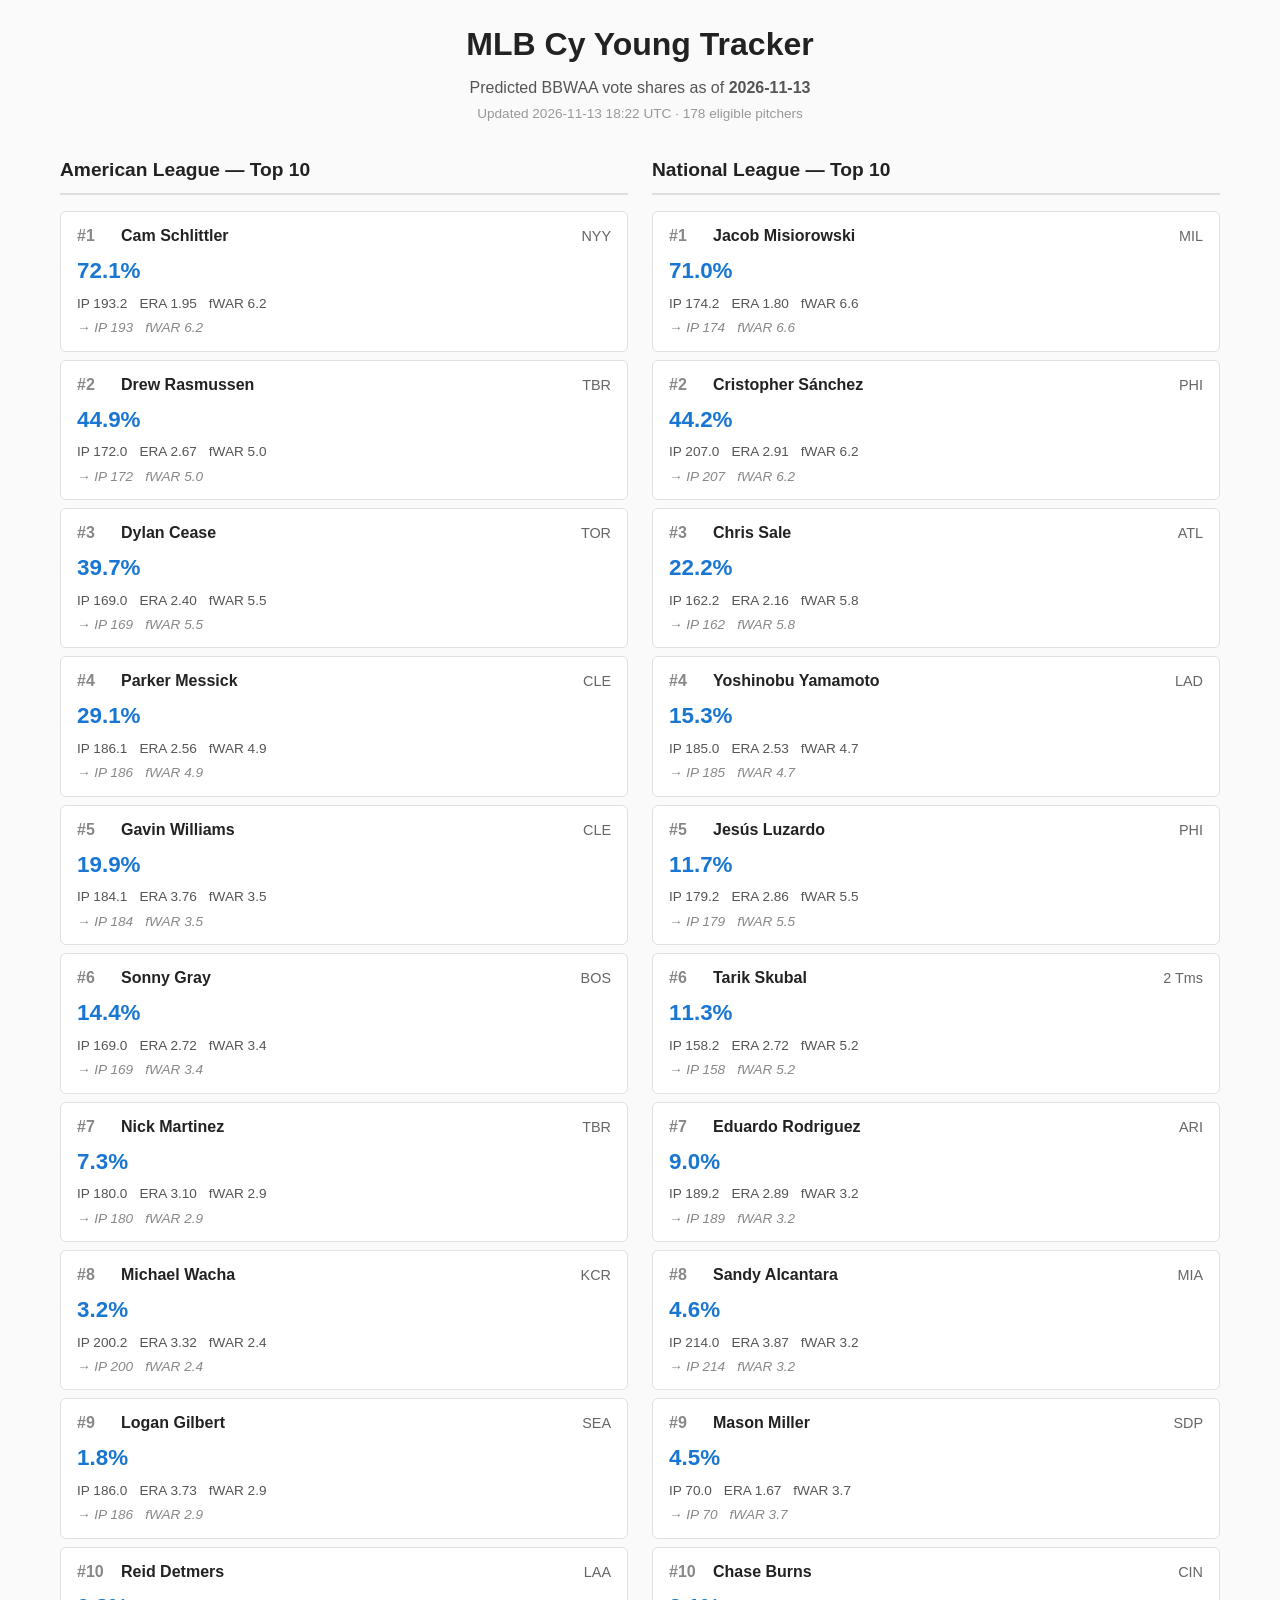
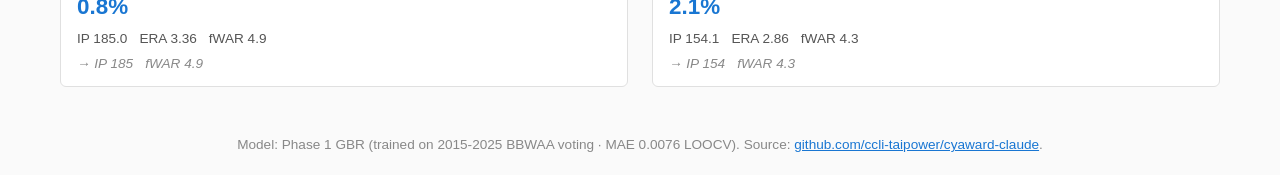
==== site/index.html @ 0ac0504c "data: daily ranking 2026-11-13" ====
<!DOCTYPE html>
<html lang="en">
<head>
    <meta charset="UTF-8">
    <meta name="viewport" content="width=device-width, initial-scale=1.0">
    <title>MLB Cy Young Tracker — 2026-11-13</title>
    <link rel="stylesheet" href="style.css">
</head>
<body>
    <header>
        <h1>MLB Cy Young Tracker</h1>
        <p class="subtitle">Predicted BBWAA vote shares as of <strong>2026-11-13</strong></p>
        <p class="meta">Updated 2026-11-13 18:22 UTC · 178 eligible pitchers</p>
    </header>

    <main>
        <section class="league" id="al">
            <h2>American League — Top 10</h2>
            <ol class="rankings">
                
                <li class="card">
                    <div class="card-header">
                        <span class="rank">#1</span>
                        <span class="name">Cam Schlittler</span>
                        <span class="team">NYY</span>
                    </div>
                    <div class="share">72.1%</div>
                    <div class="stats">
                        <span title="Current IP">IP 193.2</span>
                        <span title="Current ERA">ERA 1.95</span>
                        <span title="Current fWAR">fWAR 6.2</span>
                    </div>
                    <div class="stats projected">
                        <span title="Projected IP">→ IP 193</span>
                        <span title="Projected fWAR">fWAR 6.2</span>
                    </div>
                </li>
                
                <li class="card">
                    <div class="card-header">
                        <span class="rank">#2</span>
                        <span class="name">Drew Rasmussen</span>
                        <span class="team">TBR</span>
                    </div>
                    <div class="share">44.9%</div>
                    <div class="stats">
                        <span title="Current IP">IP 172.0</span>
                        <span title="Current ERA">ERA 2.67</span>
                        <span title="Current fWAR">fWAR 5.0</span>
                    </div>
                    <div class="stats projected">
                        <span title="Projected IP">→ IP 172</span>
                        <span title="Projected fWAR">fWAR 5.0</span>
                    </div>
                </li>
                
                <li class="card">
                    <div class="card-header">
                        <span class="rank">#3</span>
                        <span class="name">Dylan Cease</span>
                        <span class="team">TOR</span>
                    </div>
                    <div class="share">39.7%</div>
                    <div class="stats">
                        <span title="Current IP">IP 169.0</span>
                        <span title="Current ERA">ERA 2.40</span>
                        <span title="Current fWAR">fWAR 5.5</span>
                    </div>
                    <div class="stats projected">
                        <span title="Projected IP">→ IP 169</span>
                        <span title="Projected fWAR">fWAR 5.5</span>
                    </div>
                </li>
                
                <li class="card">
                    <div class="card-header">
                        <span class="rank">#4</span>
                        <span class="name">Parker Messick</span>
                        <span class="team">CLE</span>
                    </div>
                    <div class="share">29.1%</div>
                    <div class="stats">
                        <span title="Current IP">IP 186.1</span>
                        <span title="Current ERA">ERA 2.56</span>
                        <span title="Current fWAR">fWAR 4.9</span>
                    </div>
                    <div class="stats projected">
                        <span title="Projected IP">→ IP 186</span>
                        <span title="Projected fWAR">fWAR 4.9</span>
                    </div>
                </li>
                
                <li class="card">
                    <div class="card-header">
                        <span class="rank">#5</span>
                        <span class="name">Gavin Williams</span>
                        <span class="team">CLE</span>
                    </div>
                    <div class="share">19.9%</div>
                    <div class="stats">
                        <span title="Current IP">IP 184.1</span>
                        <span title="Current ERA">ERA 3.76</span>
                        <span title="Current fWAR">fWAR 3.5</span>
                    </div>
                    <div class="stats projected">
                        <span title="Projected IP">→ IP 184</span>
                        <span title="Projected fWAR">fWAR 3.5</span>
                    </div>
                </li>
                
                <li class="card">
                    <div class="card-header">
                        <span class="rank">#6</span>
                        <span class="name">Sonny Gray</span>
                        <span class="team">BOS</span>
                    </div>
                    <div class="share">14.4%</div>
                    <div class="stats">
                        <span title="Current IP">IP 169.0</span>
                        <span title="Current ERA">ERA 2.72</span>
                        <span title="Current fWAR">fWAR 3.4</span>
                    </div>
                    <div class="stats projected">
                        <span title="Projected IP">→ IP 169</span>
                        <span title="Projected fWAR">fWAR 3.4</span>
                    </div>
                </li>
                
                <li class="card">
                    <div class="card-header">
                        <span class="rank">#7</span>
                        <span class="name">Nick Martinez</span>
                        <span class="team">TBR</span>
                    </div>
                    <div class="share">7.3%</div>
                    <div class="stats">
                        <span title="Current IP">IP 180.0</span>
                        <span title="Current ERA">ERA 3.10</span>
                        <span title="Current fWAR">fWAR 2.9</span>
                    </div>
                    <div class="stats projected">
                        <span title="Projected IP">→ IP 180</span>
                        <span title="Projected fWAR">fWAR 2.9</span>
                    </div>
                </li>
                
                <li class="card">
                    <div class="card-header">
                        <span class="rank">#8</span>
                        <span class="name">Michael Wacha</span>
                        <span class="team">KCR</span>
                    </div>
                    <div class="share">3.2%</div>
                    <div class="stats">
                        <span title="Current IP">IP 200.2</span>
                        <span title="Current ERA">ERA 3.32</span>
                        <span title="Current fWAR">fWAR 2.4</span>
                    </div>
                    <div class="stats projected">
                        <span title="Projected IP">→ IP 200</span>
                        <span title="Projected fWAR">fWAR 2.4</span>
                    </div>
                </li>
                
                <li class="card">
                    <div class="card-header">
                        <span class="rank">#9</span>
                        <span class="name">Logan Gilbert</span>
                        <span class="team">SEA</span>
                    </div>
                    <div class="share">1.8%</div>
                    <div class="stats">
                        <span title="Current IP">IP 186.0</span>
                        <span title="Current ERA">ERA 3.73</span>
                        <span title="Current fWAR">fWAR 2.9</span>
                    </div>
                    <div class="stats projected">
                        <span title="Projected IP">→ IP 186</span>
                        <span title="Projected fWAR">fWAR 2.9</span>
                    </div>
                </li>
                
                <li class="card">
                    <div class="card-header">
                        <span class="rank">#10</span>
                        <span class="name">Reid Detmers</span>
                        <span class="team">LAA</span>
                    </div>
                    <div class="share">0.8%</div>
                    <div class="stats">
                        <span title="Current IP">IP 185.0</span>
                        <span title="Current ERA">ERA 3.36</span>
                        <span title="Current fWAR">fWAR 4.9</span>
                    </div>
                    <div class="stats projected">
                        <span title="Projected IP">→ IP 185</span>
                        <span title="Projected fWAR">fWAR 4.9</span>
                    </div>
                </li>
                
            </ol>
        </section>

        <section class="league" id="nl">
            <h2>National League — Top 10</h2>
            <ol class="rankings">
                
                <li class="card">
                    <div class="card-header">
                        <span class="rank">#1</span>
                        <span class="name">Jacob Misiorowski</span>
                        <span class="team">MIL</span>
                    </div>
                    <div class="share">71.0%</div>
                    <div class="stats">
                        <span title="Current IP">IP 174.2</span>
                        <span title="Current ERA">ERA 1.80</span>
                        <span title="Current fWAR">fWAR 6.6</span>
                    </div>
                    <div class="stats projected">
                        <span title="Projected IP">→ IP 174</span>
                        <span title="Projected fWAR">fWAR 6.6</span>
                    </div>
                </li>
                
                <li class="card">
                    <div class="card-header">
                        <span class="rank">#2</span>
                        <span class="name">Cristopher Sánchez</span>
                        <span class="team">PHI</span>
                    </div>
                    <div class="share">44.2%</div>
                    <div class="stats">
                        <span title="Current IP">IP 207.0</span>
                        <span title="Current ERA">ERA 2.91</span>
                        <span title="Current fWAR">fWAR 6.2</span>
                    </div>
                    <div class="stats projected">
                        <span title="Projected IP">→ IP 207</span>
                        <span title="Projected fWAR">fWAR 6.2</span>
                    </div>
                </li>
                
                <li class="card">
                    <div class="card-header">
                        <span class="rank">#3</span>
                        <span class="name">Chris Sale</span>
                        <span class="team">ATL</span>
                    </div>
                    <div class="share">22.2%</div>
                    <div class="stats">
                        <span title="Current IP">IP 162.2</span>
                        <span title="Current ERA">ERA 2.16</span>
                        <span title="Current fWAR">fWAR 5.8</span>
                    </div>
                    <div class="stats projected">
                        <span title="Projected IP">→ IP 162</span>
                        <span title="Projected fWAR">fWAR 5.8</span>
                    </div>
                </li>
                
                <li class="card">
                    <div class="card-header">
                        <span class="rank">#4</span>
                        <span class="name">Yoshinobu Yamamoto</span>
                        <span class="team">LAD</span>
                    </div>
                    <div class="share">15.3%</div>
                    <div class="stats">
                        <span title="Current IP">IP 185.0</span>
                        <span title="Current ERA">ERA 2.53</span>
                        <span title="Current fWAR">fWAR 4.7</span>
                    </div>
                    <div class="stats projected">
                        <span title="Projected IP">→ IP 185</span>
                        <span title="Projected fWAR">fWAR 4.7</span>
                    </div>
                </li>
                
                <li class="card">
                    <div class="card-header">
                        <span class="rank">#5</span>
                        <span class="name">Jesús Luzardo</span>
                        <span class="team">PHI</span>
                    </div>
                    <div class="share">11.7%</div>
                    <div class="stats">
                        <span title="Current IP">IP 179.2</span>
                        <span title="Current ERA">ERA 2.86</span>
                        <span title="Current fWAR">fWAR 5.5</span>
                    </div>
                    <div class="stats projected">
                        <span title="Projected IP">→ IP 179</span>
                        <span title="Projected fWAR">fWAR 5.5</span>
                    </div>
                </li>
                
                <li class="card">
                    <div class="card-header">
                        <span class="rank">#6</span>
                        <span class="name">Tarik Skubal</span>
                        <span class="team">2 Tms</span>
                    </div>
                    <div class="share">11.3%</div>
                    <div class="stats">
                        <span title="Current IP">IP 158.2</span>
                        <span title="Current ERA">ERA 2.72</span>
                        <span title="Current fWAR">fWAR 5.2</span>
                    </div>
                    <div class="stats projected">
                        <span title="Projected IP">→ IP 158</span>
                        <span title="Projected fWAR">fWAR 5.2</span>
                    </div>
                </li>
                
                <li class="card">
                    <div class="card-header">
                        <span class="rank">#7</span>
                        <span class="name">Eduardo Rodriguez</span>
                        <span class="team">ARI</span>
                    </div>
                    <div class="share">9.0%</div>
                    <div class="stats">
                        <span title="Current IP">IP 189.2</span>
                        <span title="Current ERA">ERA 2.89</span>
                        <span title="Current fWAR">fWAR 3.2</span>
                    </div>
                    <div class="stats projected">
                        <span title="Projected IP">→ IP 189</span>
                        <span title="Projected fWAR">fWAR 3.2</span>
                    </div>
                </li>
                
                <li class="card">
                    <div class="card-header">
                        <span class="rank">#8</span>
                        <span class="name">Sandy Alcantara</span>
                        <span class="team">MIA</span>
                    </div>
                    <div class="share">4.6%</div>
                    <div class="stats">
                        <span title="Current IP">IP 214.0</span>
                        <span title="Current ERA">ERA 3.87</span>
                        <span title="Current fWAR">fWAR 3.2</span>
                    </div>
                    <div class="stats projected">
                        <span title="Projected IP">→ IP 214</span>
                        <span title="Projected fWAR">fWAR 3.2</span>
                    </div>
                </li>
                
                <li class="card">
                    <div class="card-header">
                        <span class="rank">#9</span>
                        <span class="name">Mason Miller</span>
                        <span class="team">SDP</span>
                    </div>
                    <div class="share">4.5%</div>
                    <div class="stats">
                        <span title="Current IP">IP 70.0</span>
                        <span title="Current ERA">ERA 1.67</span>
                        <span title="Current fWAR">fWAR 3.7</span>
                    </div>
                    <div class="stats projected">
                        <span title="Projected IP">→ IP 70</span>
                        <span title="Projected fWAR">fWAR 3.7</span>
                    </div>
                </li>
                
                <li class="card">
                    <div class="card-header">
                        <span class="rank">#10</span>
                        <span class="name">Chase Burns</span>
                        <span class="team">CIN</span>
                    </div>
                    <div class="share">2.1%</div>
                    <div class="stats">
                        <span title="Current IP">IP 154.1</span>
                        <span title="Current ERA">ERA 2.86</span>
                        <span title="Current fWAR">fWAR 4.3</span>
                    </div>
                    <div class="stats projected">
                        <span title="Projected IP">→ IP 154</span>
                        <span title="Projected fWAR">fWAR 4.3</span>
                    </div>
                </li>
                
            </ol>
        </section>
    </main>

    <footer>
        <p>Model: Phase 1 GBR (trained on 2015-2025 BBWAA voting · MAE 0.0076 LOOCV).
           Source: <a href="https://github.com/ccli-taipower/cyaward-claude">github.com/ccli-taipower/cyaward-claude</a>.</p>
    </footer>
</body>
</html>
---- site/style.css ----
* { box-sizing: border-box; margin: 0; padding: 0; }
body { font-family: -apple-system, BlinkMacSystemFont, "Segoe UI", sans-serif;
       background: #fafafa; color: #222; line-height: 1.5; padding: 20px; max-width: 1200px; margin: 0 auto; }
header { text-align: center; margin-bottom: 32px; }
header h1 { font-size: 2rem; margin-bottom: 8px; }
header .subtitle { color: #555; }
header .meta { color: #999; font-size: 0.85rem; margin-top: 4px; }
main { display: grid; grid-template-columns: 1fr 1fr; gap: 24px; }
@media (max-width: 768px) { main { grid-template-columns: 1fr; } }
.league h2 { font-size: 1.2rem; margin-bottom: 16px; padding-bottom: 8px; border-bottom: 2px solid #ddd; }
.rankings { list-style: none; display: flex; flex-direction: column; gap: 8px; }
.card { background: white; border: 1px solid #e0e0e0; border-radius: 6px; padding: 12px 16px; }
.card-header { display: flex; align-items: baseline; gap: 12px; margin-bottom: 6px; }
.rank { font-weight: bold; color: #888; min-width: 32px; }
.name { font-weight: 600; flex: 1; }
.team { color: #666; font-size: 0.9rem; }
.share { font-size: 1.4rem; font-weight: bold; color: #1976d2; margin-bottom: 6px; }
.stats { display: flex; gap: 12px; font-size: 0.85rem; color: #555; }
.stats.projected { color: #888; font-style: italic; margin-top: 4px; }
footer { margin-top: 48px; text-align: center; color: #888; font-size: 0.85rem; }
footer a { color: #1976d2; }
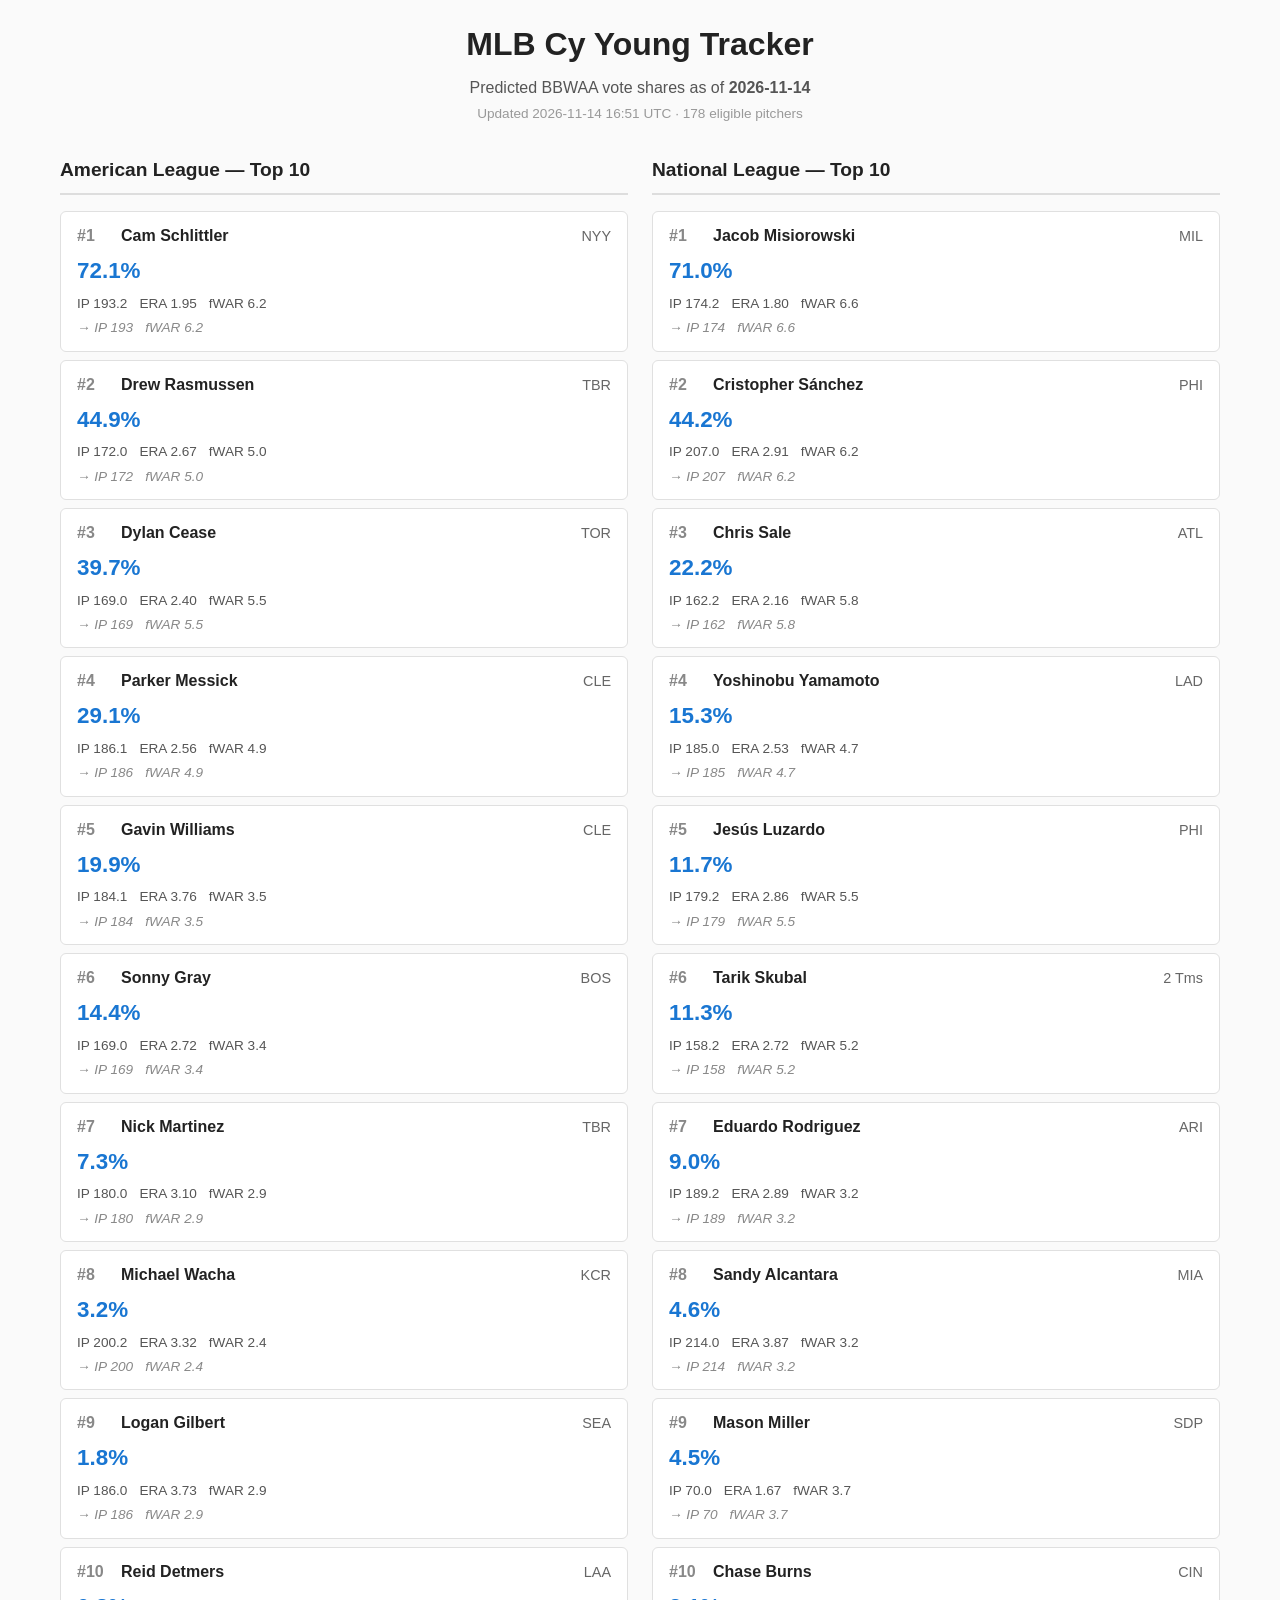
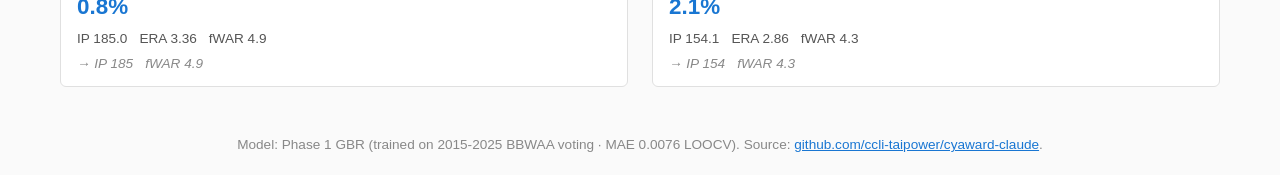
==== commit eec19a4d: "data: daily ranking 2026-11-14" ====
--- a/site/index.html
+++ b/site/index.html
@@ -3,14 +3,14 @@
 <head>
     <meta charset="UTF-8">
     <meta name="viewport" content="width=device-width, initial-scale=1.0">
-    <title>MLB Cy Young Tracker — 2026-11-13</title>
+    <title>MLB Cy Young Tracker — 2026-11-14</title>
     <link rel="stylesheet" href="style.css">
 </head>
 <body>
     <header>
         <h1>MLB Cy Young Tracker</h1>
-        <p class="subtitle">Predicted BBWAA vote shares as of <strong>2026-11-13</strong></p>
-        <p class="meta">Updated 2026-11-13 18:22 UTC · 178 eligible pitchers</p>
+        <p class="subtitle">Predicted BBWAA vote shares as of <strong>2026-11-14</strong></p>
+        <p class="meta">Updated 2026-11-14 16:51 UTC · 178 eligible pitchers</p>
     </header>
 
     <main>
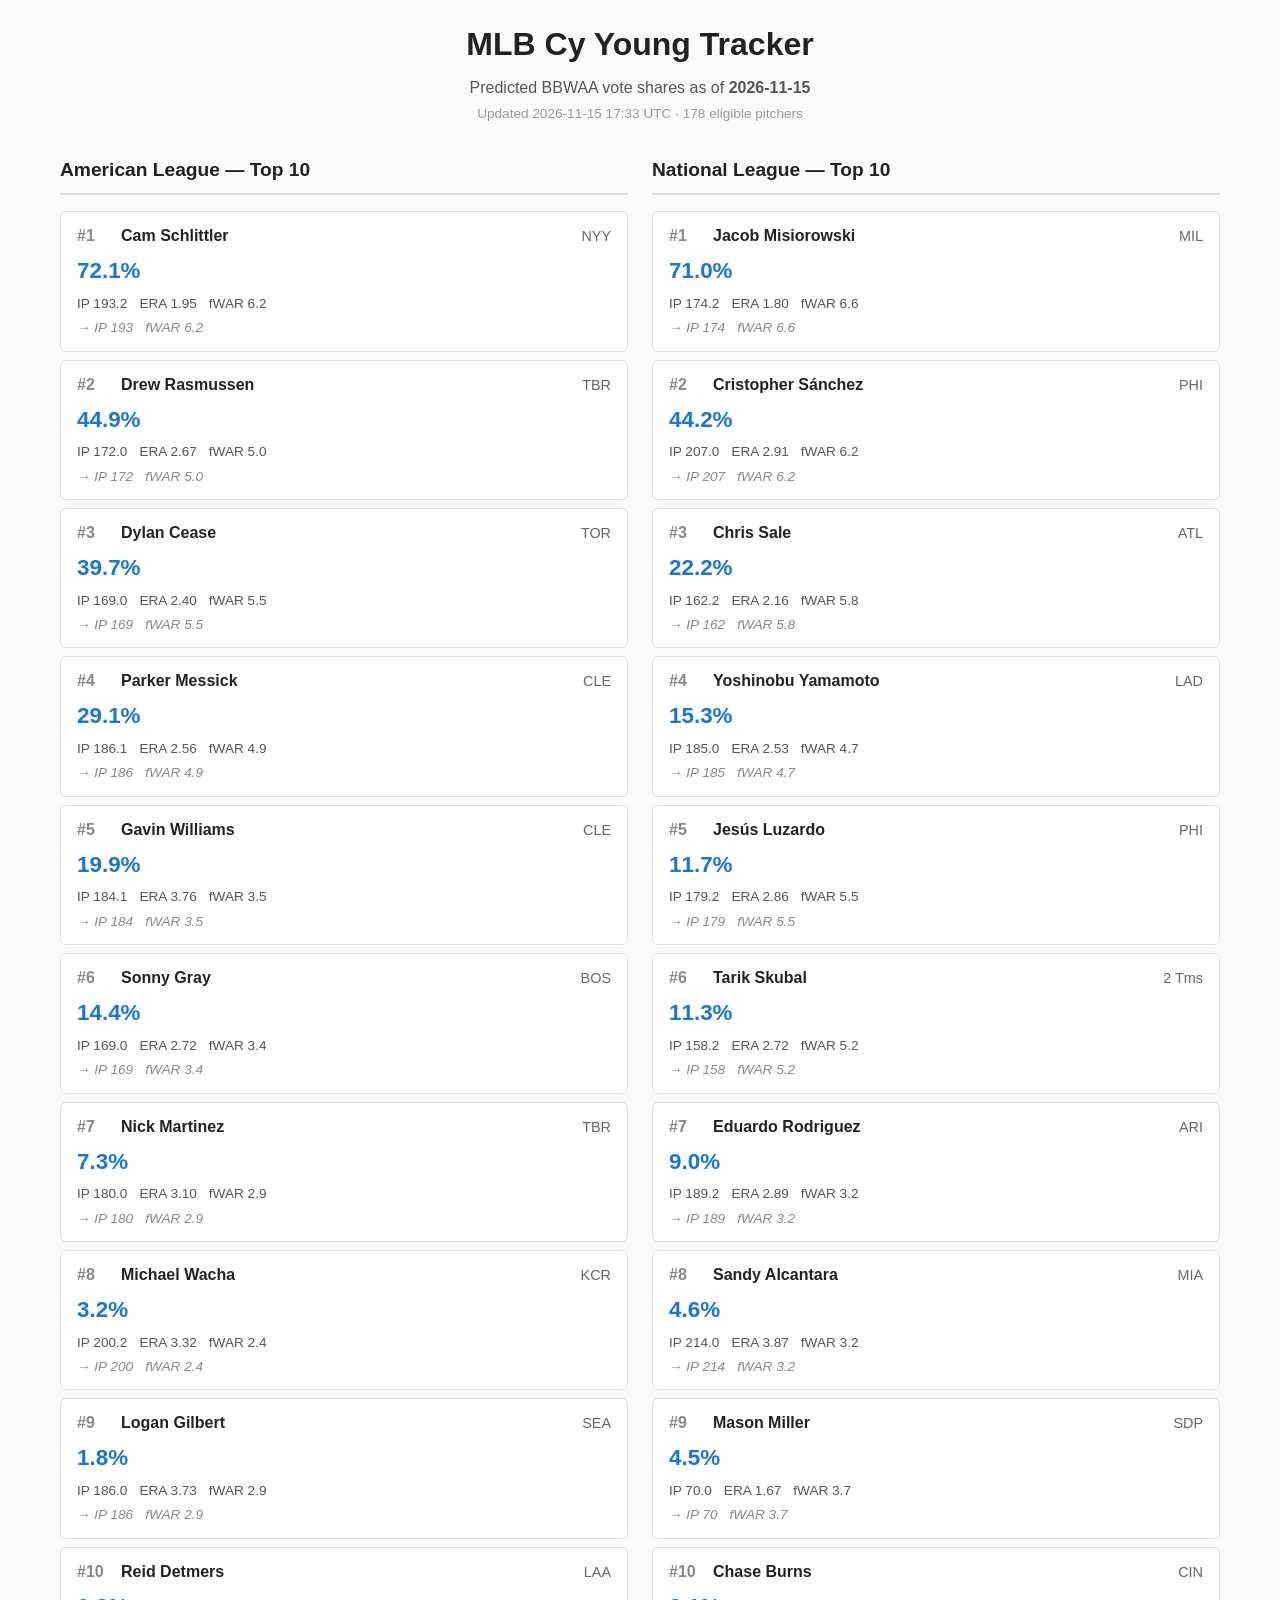
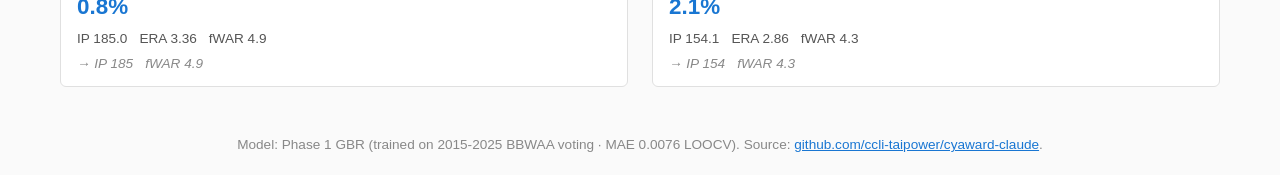
==== commit 7cff7c58: "data: daily ranking 2026-11-15" ====
--- a/site/index.html
+++ b/site/index.html
@@ -3,14 +3,14 @@
 <head>
     <meta charset="UTF-8">
     <meta name="viewport" content="width=device-width, initial-scale=1.0">
-    <title>MLB Cy Young Tracker — 2026-11-14</title>
+    <title>MLB Cy Young Tracker — 2026-11-15</title>
     <link rel="stylesheet" href="style.css">
 </head>
 <body>
     <header>
         <h1>MLB Cy Young Tracker</h1>
-        <p class="subtitle">Predicted BBWAA vote shares as of <strong>2026-11-14</strong></p>
-        <p class="meta">Updated 2026-11-14 16:51 UTC · 178 eligible pitchers</p>
+        <p class="subtitle">Predicted BBWAA vote shares as of <strong>2026-11-15</strong></p>
+        <p class="meta">Updated 2026-11-15 17:33 UTC · 178 eligible pitchers</p>
     </header>
 
     <main>
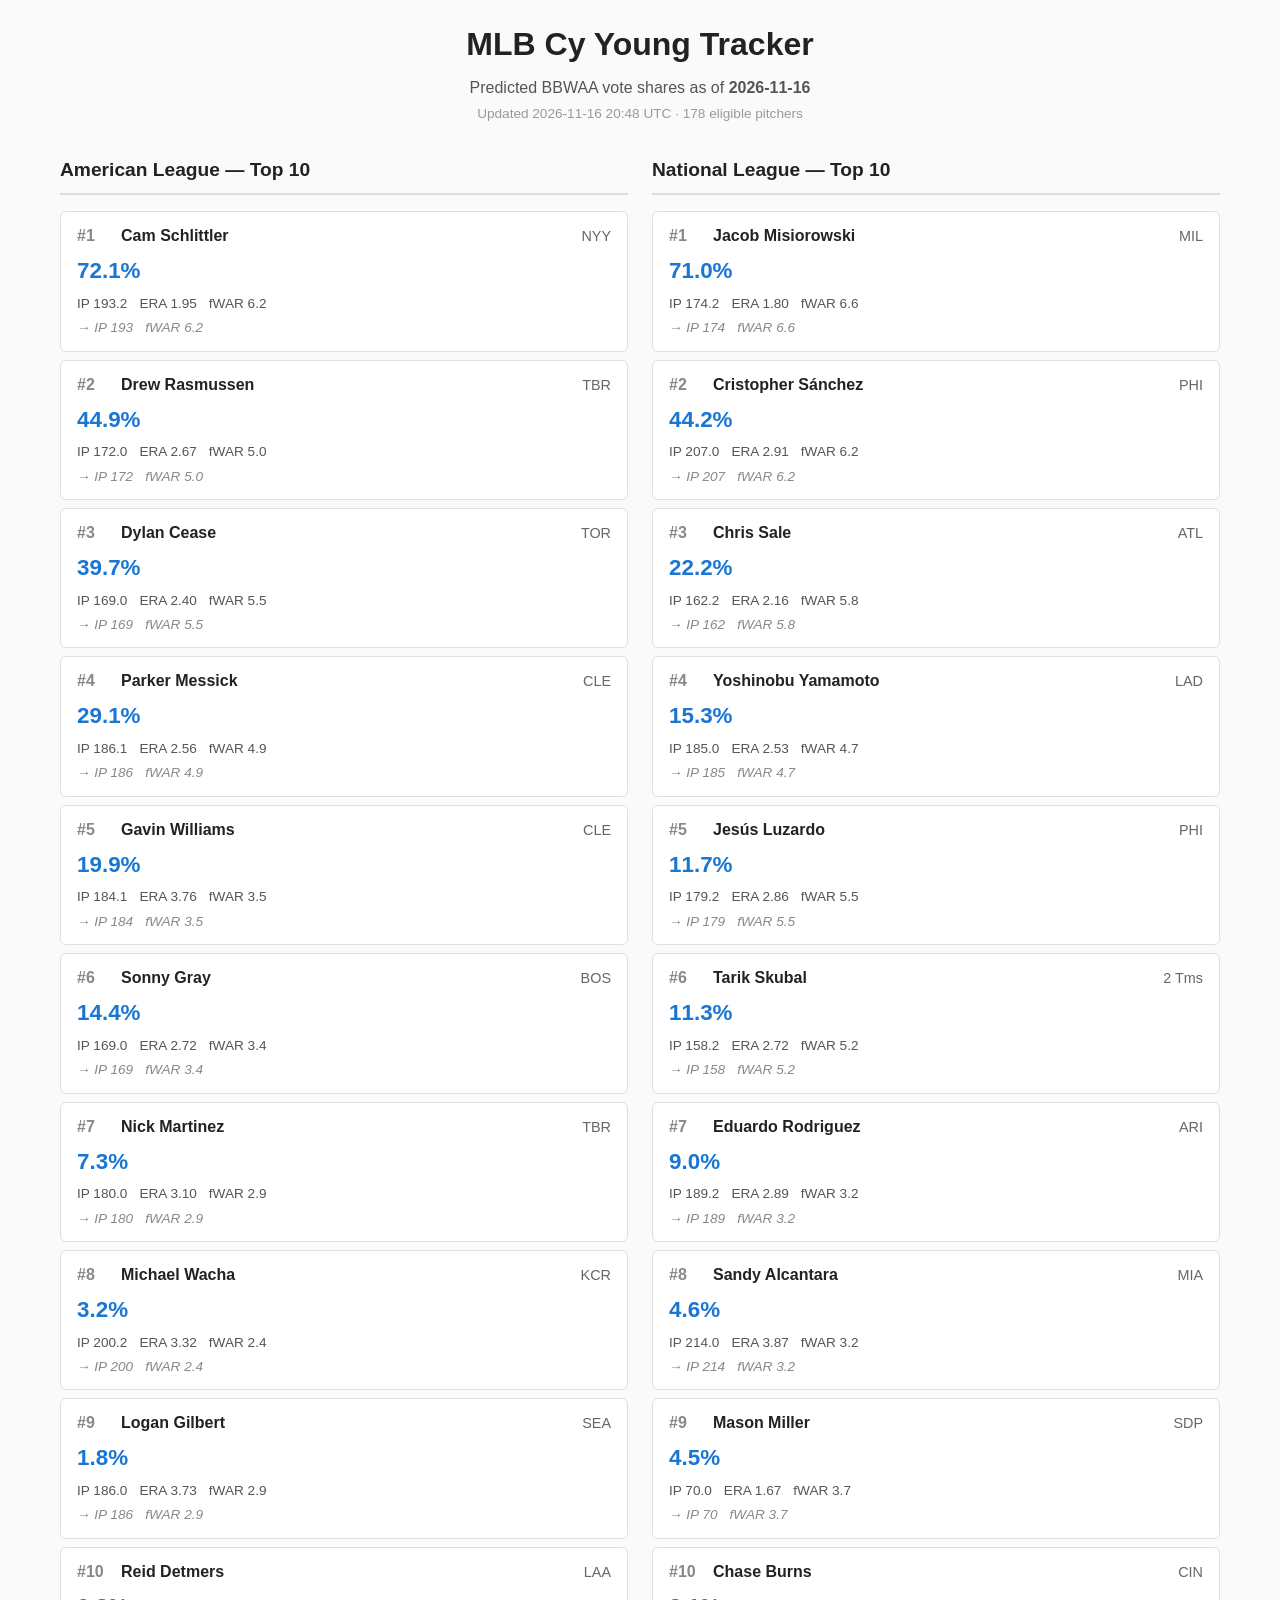
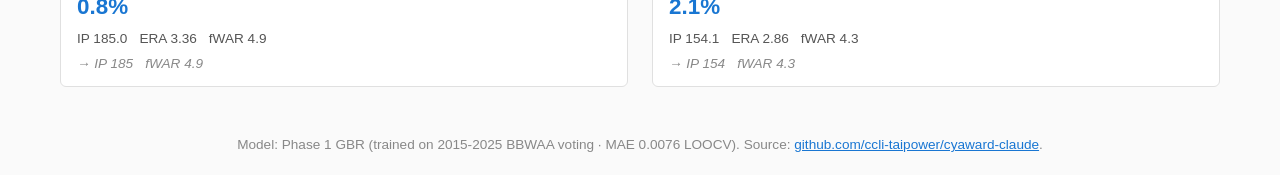
==== commit 90666542: "data: daily ranking 2026-11-16" ====
--- a/site/index.html
+++ b/site/index.html
@@ -3,14 +3,14 @@
 <head>
     <meta charset="UTF-8">
     <meta name="viewport" content="width=device-width, initial-scale=1.0">
-    <title>MLB Cy Young Tracker — 2026-11-15</title>
+    <title>MLB Cy Young Tracker — 2026-11-16</title>
     <link rel="stylesheet" href="style.css">
 </head>
 <body>
     <header>
         <h1>MLB Cy Young Tracker</h1>
-        <p class="subtitle">Predicted BBWAA vote shares as of <strong>2026-11-15</strong></p>
-        <p class="meta">Updated 2026-11-15 17:33 UTC · 178 eligible pitchers</p>
+        <p class="subtitle">Predicted BBWAA vote shares as of <strong>2026-11-16</strong></p>
+        <p class="meta">Updated 2026-11-16 20:48 UTC · 178 eligible pitchers</p>
     </header>
 
     <main>
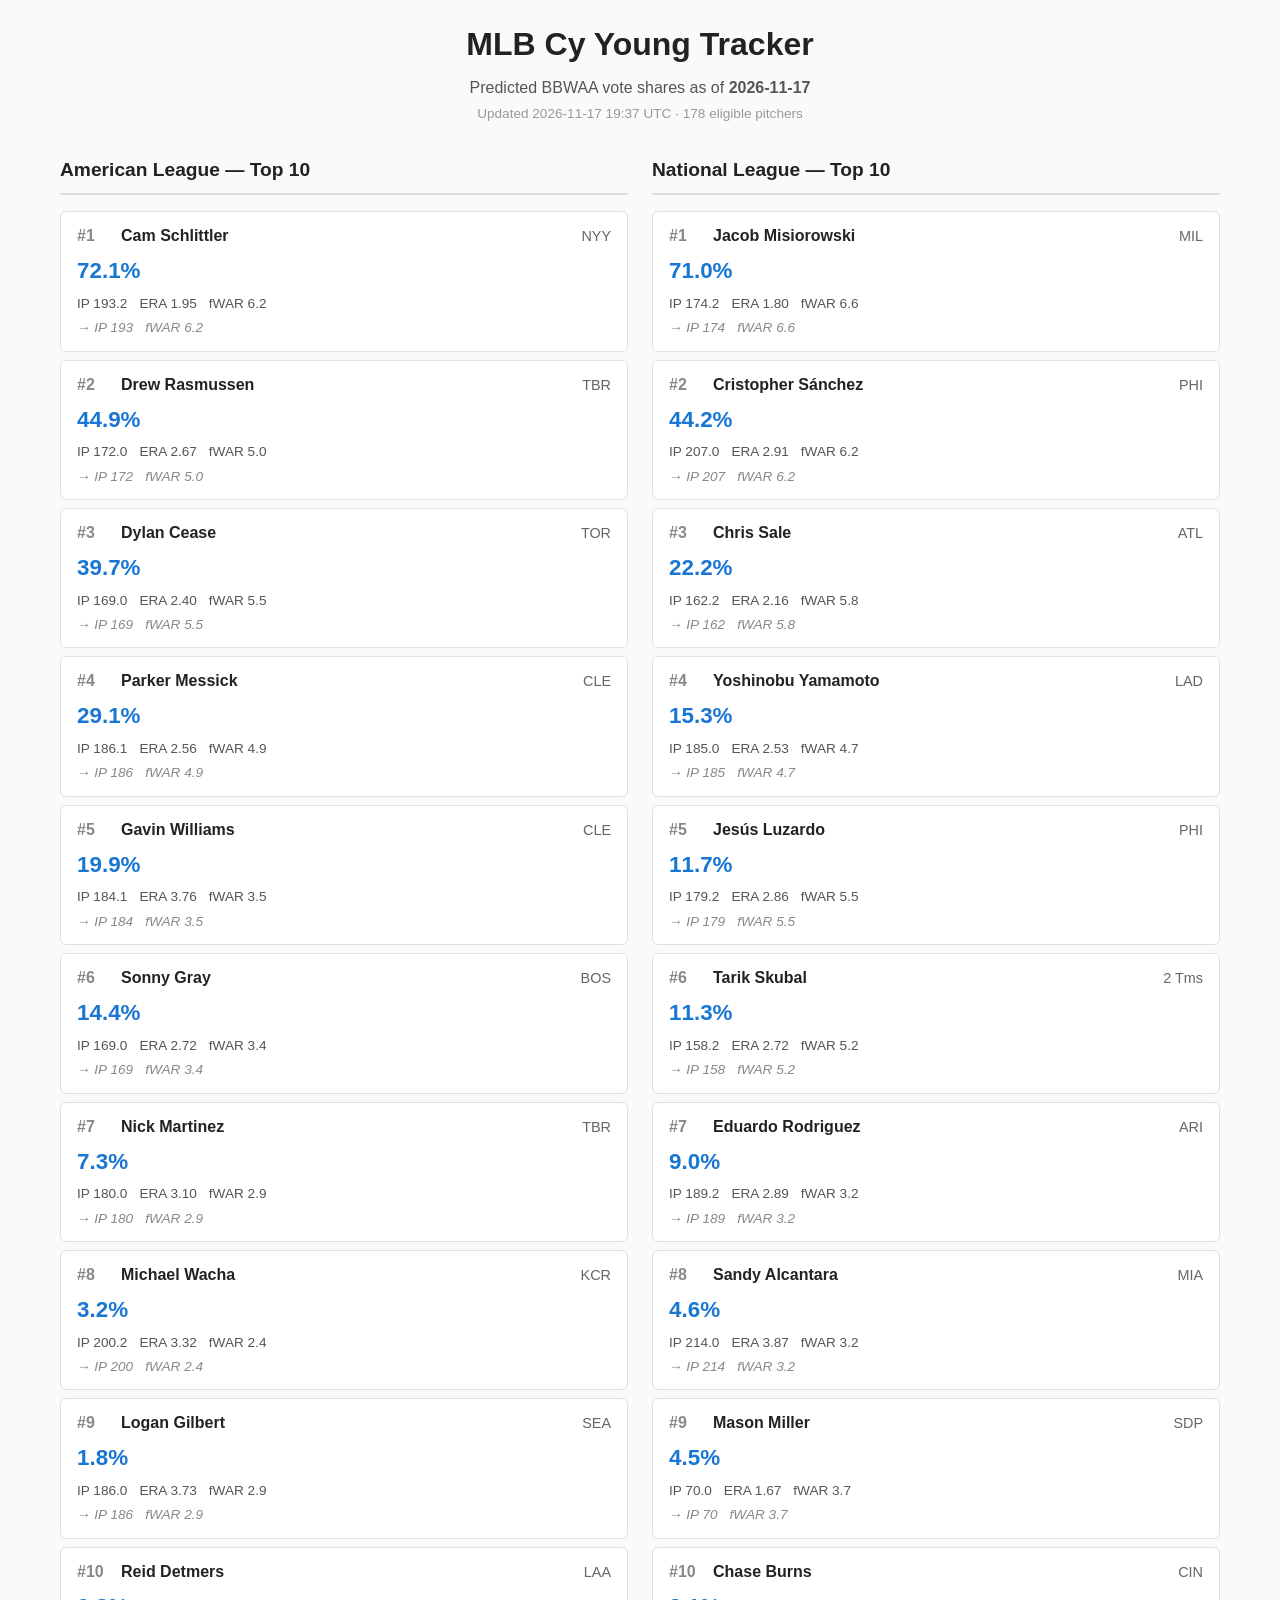
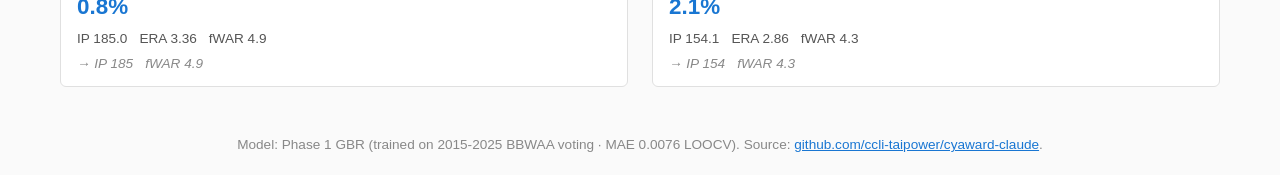
==== commit fd99d08a: "data: daily ranking 2026-11-17" ====
--- a/site/index.html
+++ b/site/index.html
@@ -3,14 +3,14 @@
 <head>
     <meta charset="UTF-8">
     <meta name="viewport" content="width=device-width, initial-scale=1.0">
-    <title>MLB Cy Young Tracker — 2026-11-16</title>
+    <title>MLB Cy Young Tracker — 2026-11-17</title>
     <link rel="stylesheet" href="style.css">
 </head>
 <body>
     <header>
         <h1>MLB Cy Young Tracker</h1>
-        <p class="subtitle">Predicted BBWAA vote shares as of <strong>2026-11-16</strong></p>
-        <p class="meta">Updated 2026-11-16 20:48 UTC · 178 eligible pitchers</p>
+        <p class="subtitle">Predicted BBWAA vote shares as of <strong>2026-11-17</strong></p>
+        <p class="meta">Updated 2026-11-17 19:37 UTC · 178 eligible pitchers</p>
     </header>
 
     <main>
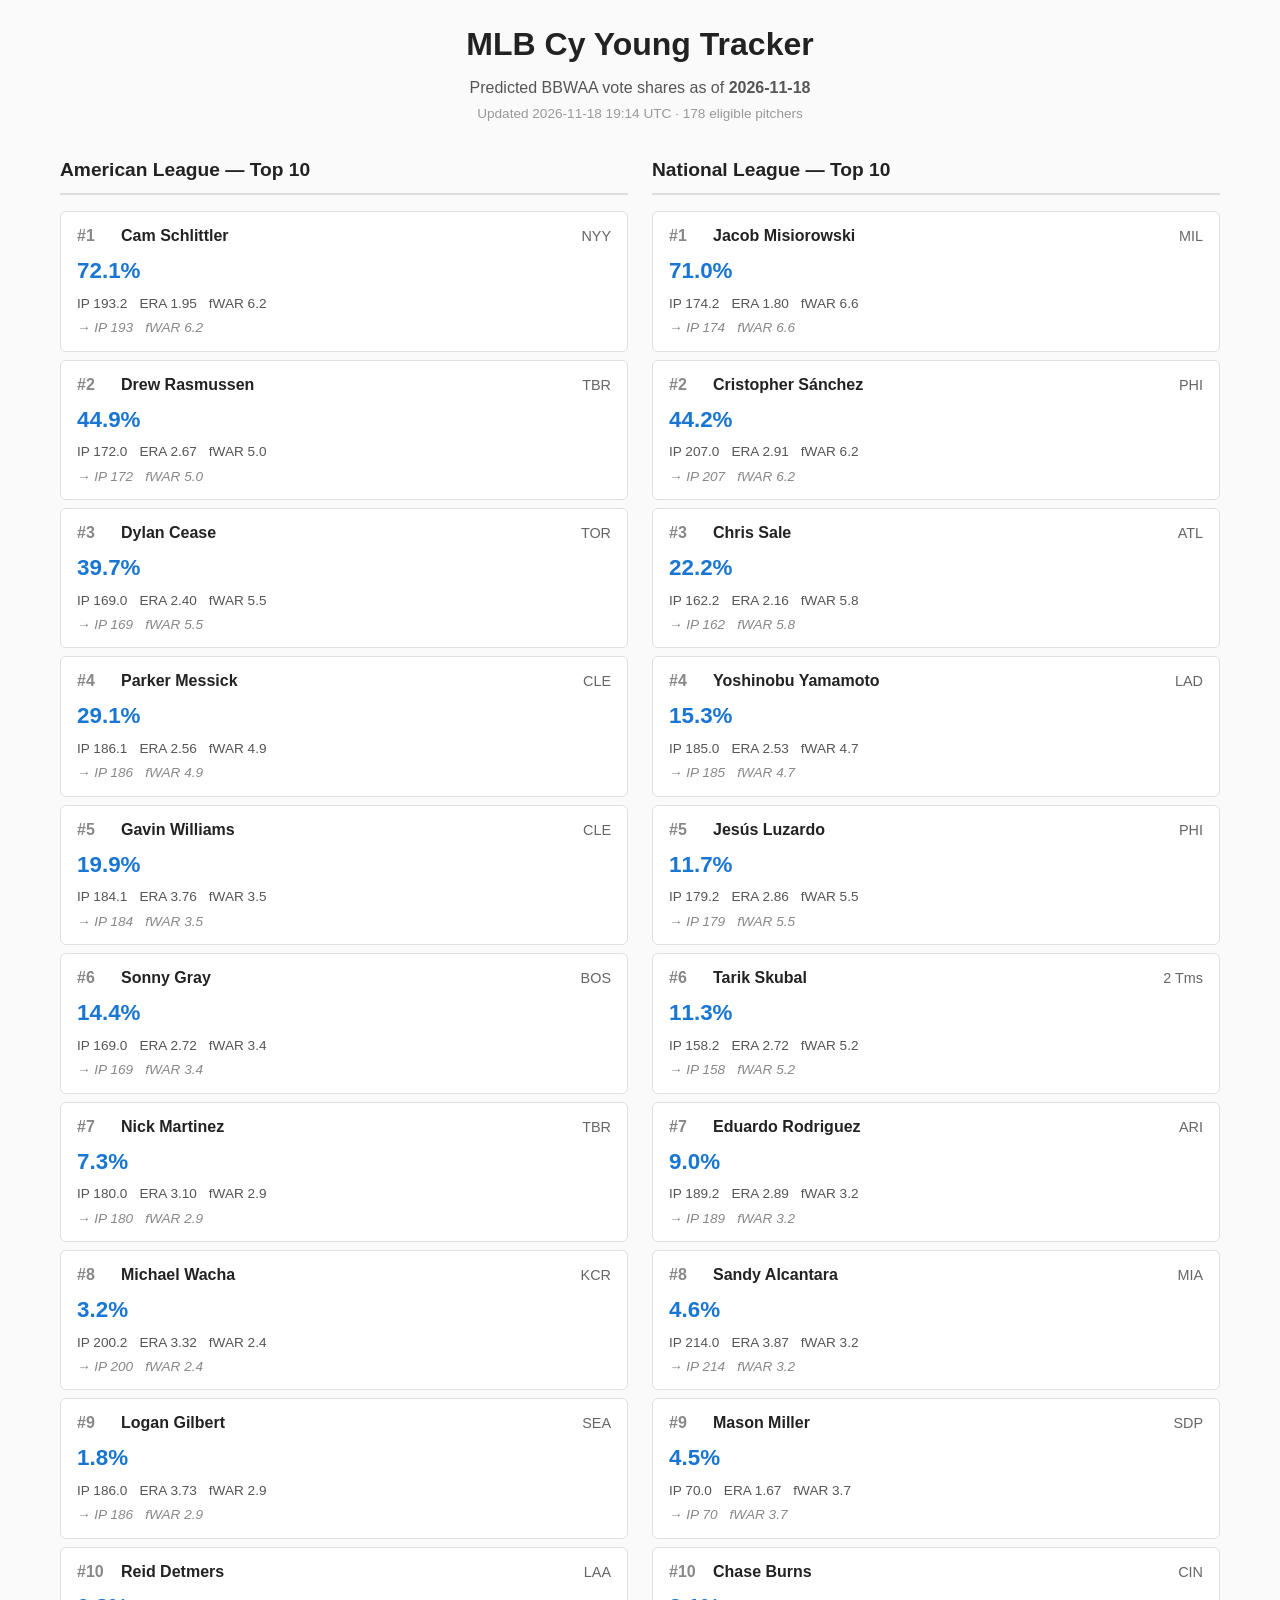
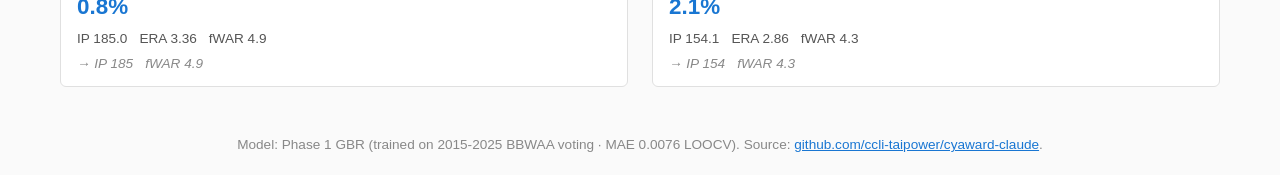
==== commit be62ad16: "data: daily ranking 2026-11-18" ====
--- a/site/index.html
+++ b/site/index.html
@@ -3,14 +3,14 @@
 <head>
     <meta charset="UTF-8">
     <meta name="viewport" content="width=device-width, initial-scale=1.0">
-    <title>MLB Cy Young Tracker — 2026-11-17</title>
+    <title>MLB Cy Young Tracker — 2026-11-18</title>
     <link rel="stylesheet" href="style.css">
 </head>
 <body>
     <header>
         <h1>MLB Cy Young Tracker</h1>
-        <p class="subtitle">Predicted BBWAA vote shares as of <strong>2026-11-17</strong></p>
-        <p class="meta">Updated 2026-11-17 19:37 UTC · 178 eligible pitchers</p>
+        <p class="subtitle">Predicted BBWAA vote shares as of <strong>2026-11-18</strong></p>
+        <p class="meta">Updated 2026-11-18 19:14 UTC · 178 eligible pitchers</p>
     </header>
 
     <main>
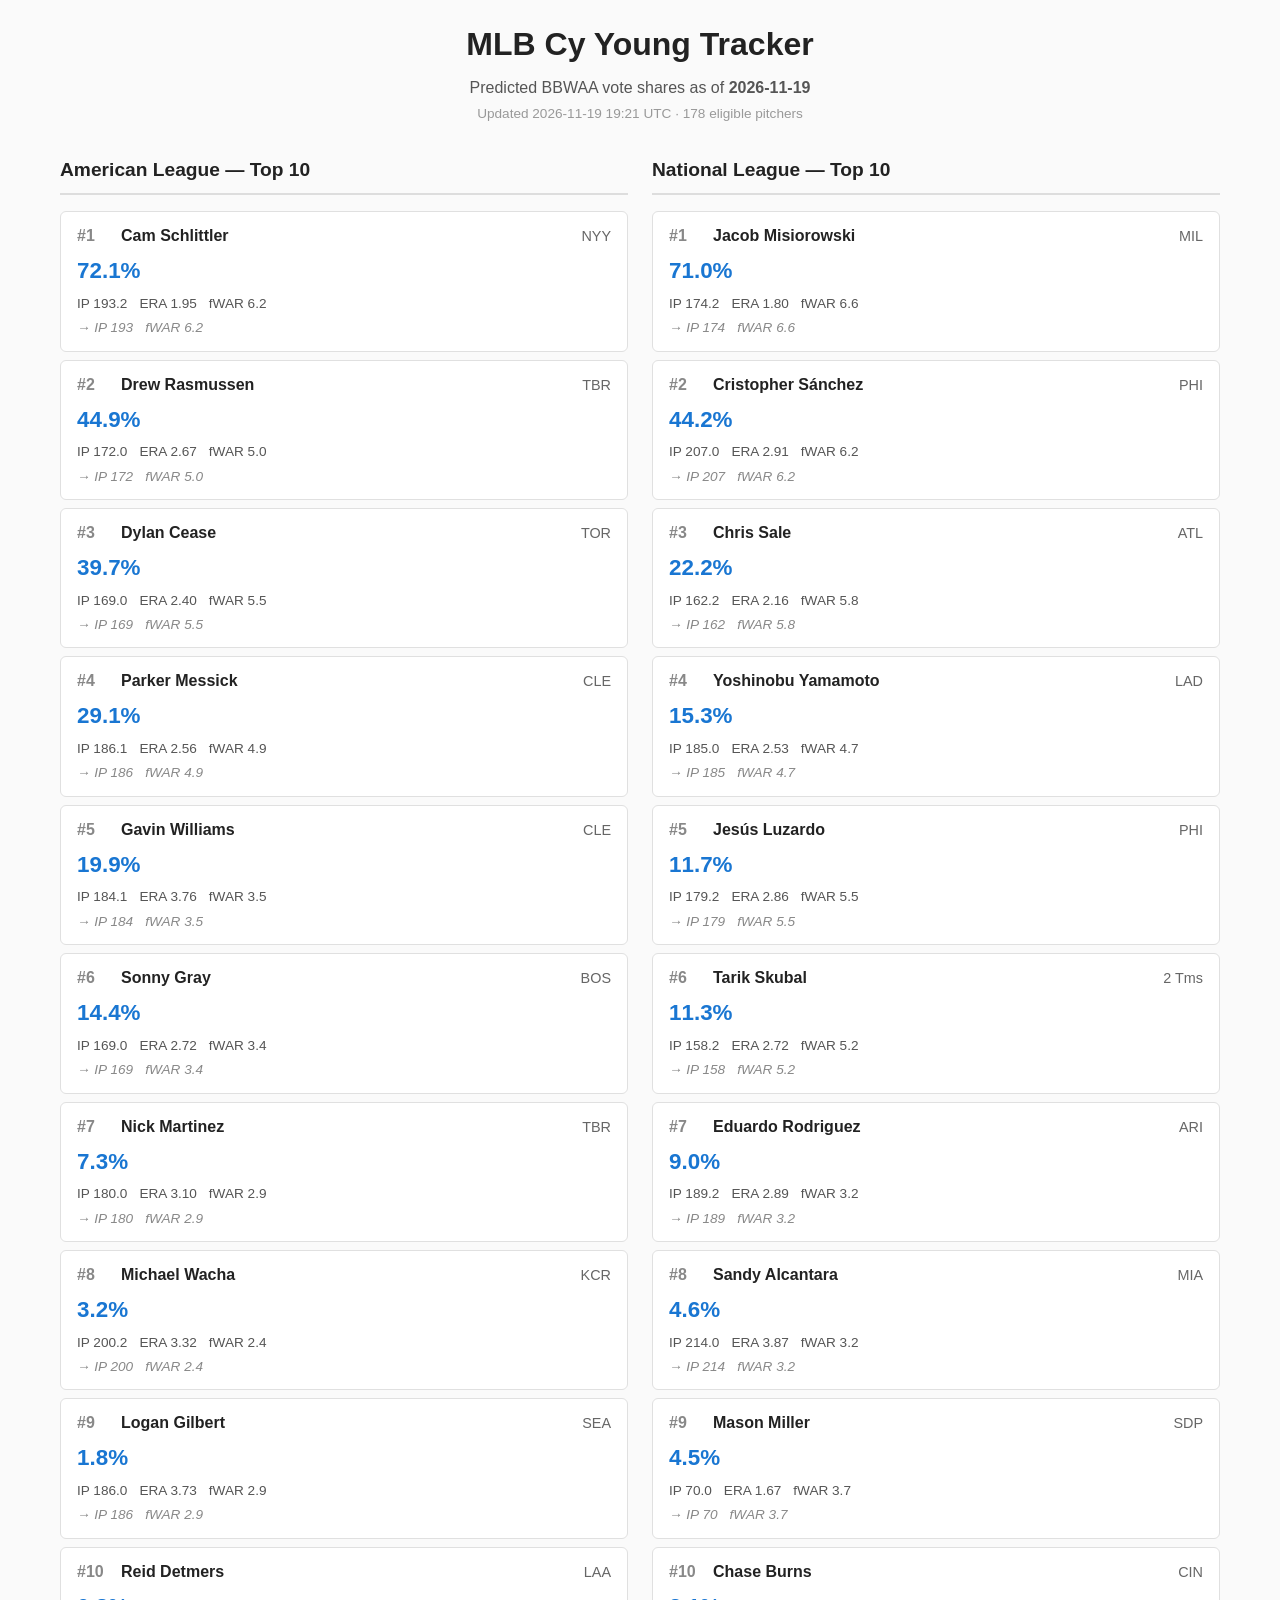
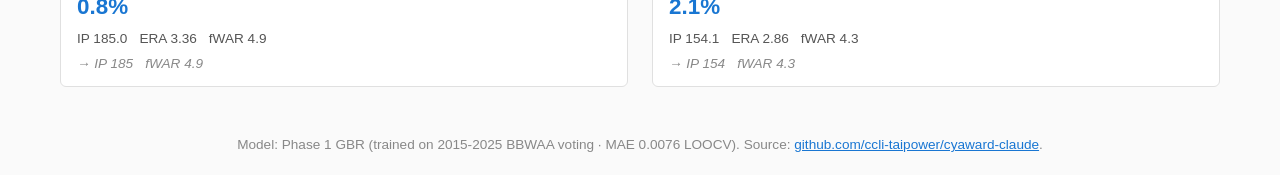
==== commit d7334920: "data: daily ranking 2026-11-19" ====
--- a/site/index.html
+++ b/site/index.html
@@ -3,14 +3,14 @@
 <head>
     <meta charset="UTF-8">
     <meta name="viewport" content="width=device-width, initial-scale=1.0">
-    <title>MLB Cy Young Tracker — 2026-11-18</title>
+    <title>MLB Cy Young Tracker — 2026-11-19</title>
     <link rel="stylesheet" href="style.css">
 </head>
 <body>
     <header>
         <h1>MLB Cy Young Tracker</h1>
-        <p class="subtitle">Predicted BBWAA vote shares as of <strong>2026-11-18</strong></p>
-        <p class="meta">Updated 2026-11-18 19:14 UTC · 178 eligible pitchers</p>
+        <p class="subtitle">Predicted BBWAA vote shares as of <strong>2026-11-19</strong></p>
+        <p class="meta">Updated 2026-11-19 19:21 UTC · 178 eligible pitchers</p>
     </header>
 
     <main>
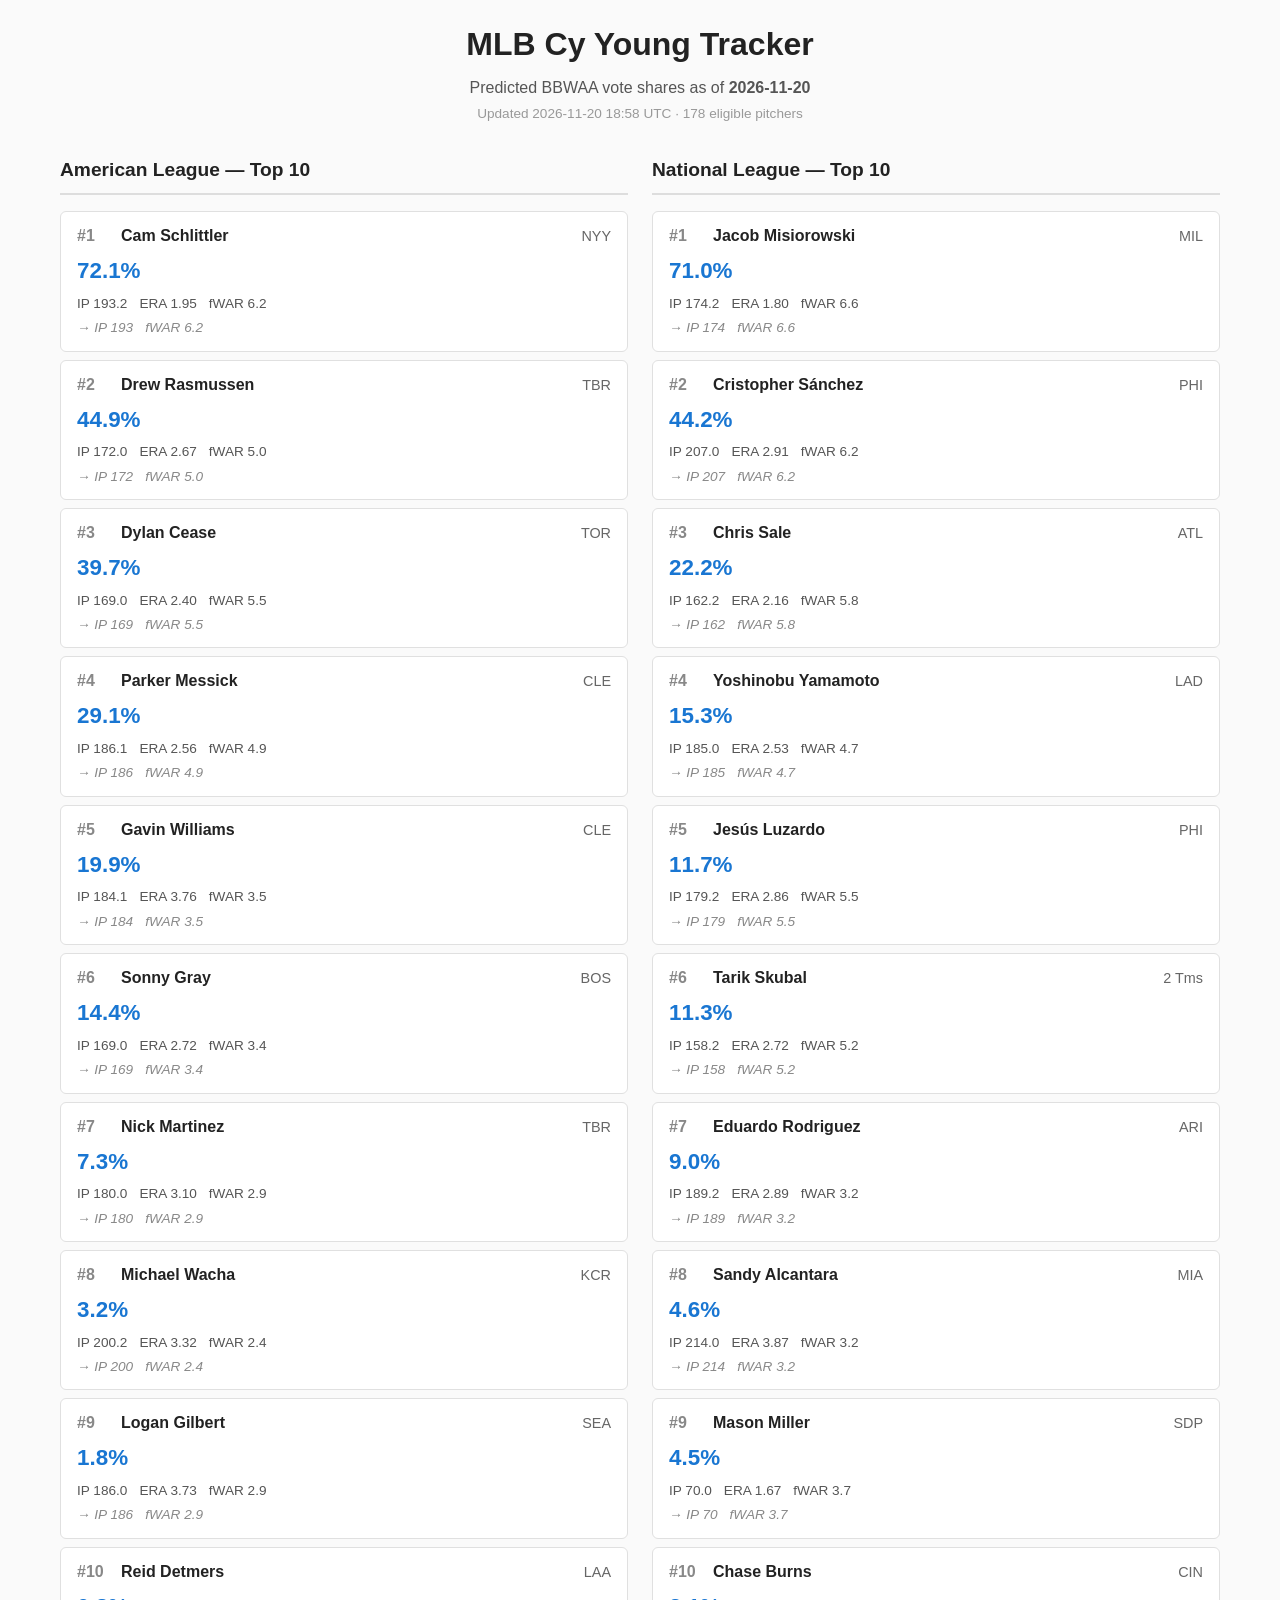
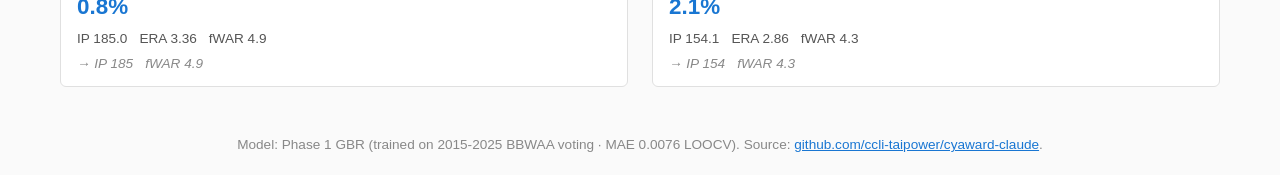
==== commit 35dbde1f: "data: daily ranking 2026-11-20" ====
--- a/site/index.html
+++ b/site/index.html
@@ -3,14 +3,14 @@
 <head>
     <meta charset="UTF-8">
     <meta name="viewport" content="width=device-width, initial-scale=1.0">
-    <title>MLB Cy Young Tracker — 2026-11-19</title>
+    <title>MLB Cy Young Tracker — 2026-11-20</title>
     <link rel="stylesheet" href="style.css">
 </head>
 <body>
     <header>
         <h1>MLB Cy Young Tracker</h1>
-        <p class="subtitle">Predicted BBWAA vote shares as of <strong>2026-11-19</strong></p>
-        <p class="meta">Updated 2026-11-19 19:21 UTC · 178 eligible pitchers</p>
+        <p class="subtitle">Predicted BBWAA vote shares as of <strong>2026-11-20</strong></p>
+        <p class="meta">Updated 2026-11-20 18:58 UTC · 178 eligible pitchers</p>
     </header>
 
     <main>
